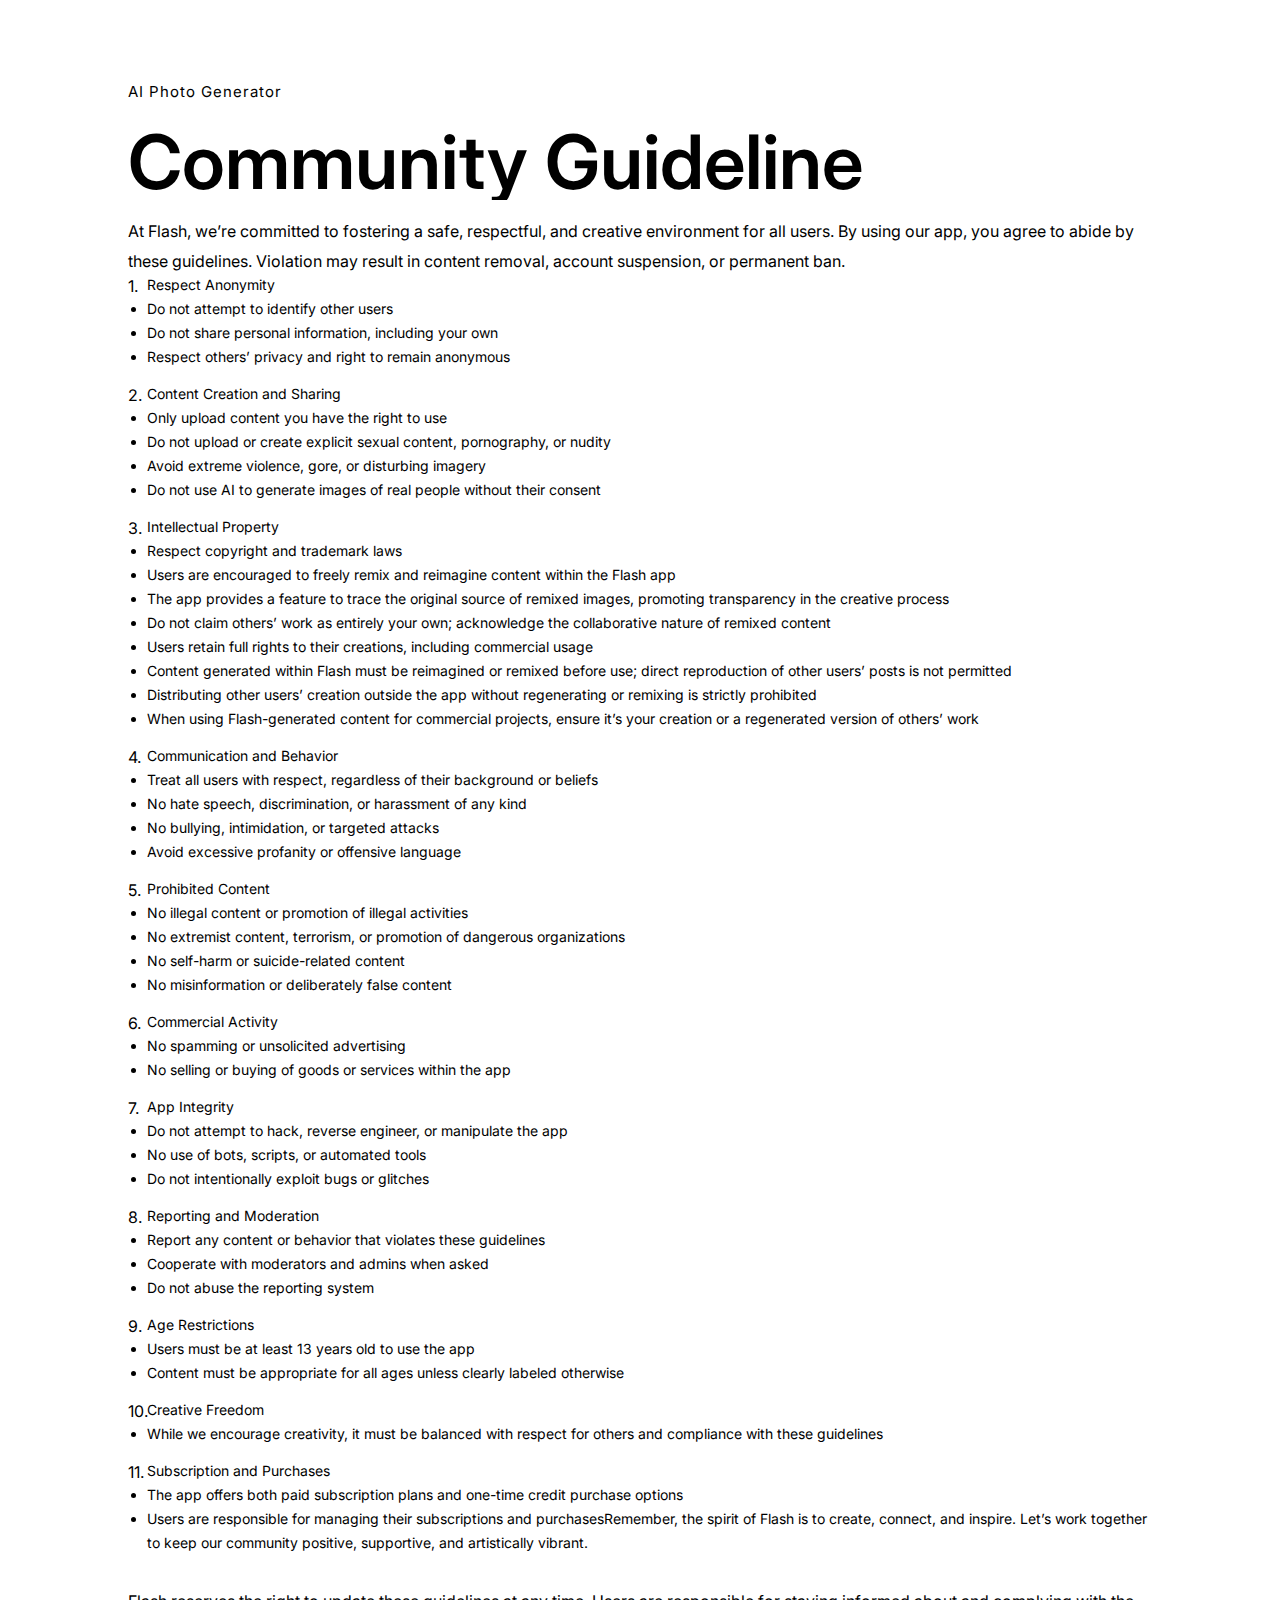
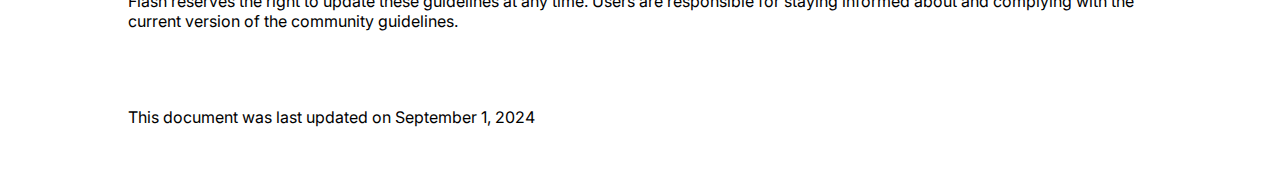
==== community/index.html @ d4872ec7 "design change" ====
<!DOCTYPE html>
<html lang="en">
    <head>
        <meta charset="UTF-8">
        <meta name="viewport" content="width=device-width, initial-scale=1.0">
        <link href="https://cdn.jsdelivr.net/npm/bootstrap@5.0.2/dist/css/bootstrap.min.css" rel="stylesheet" integrity="sha384-EVSTQN3/azprG1Anm3QDgpJLIm9Nao0Yz1ztcQTwFspd3yD65VohhpuuCOmLASjC" crossorigin="anonymous">
        <link rel="icon" href="./images/favicon.png" type="image/x-icon">
        <link rel="stylesheet" href="../css/stylesheet.css">
        <style>
             body {
                background-color: #ffffff;
            }
            div#subhead p.app-name, .privancy_content .container-main-lg{
                color: #000;
            }
            .main-heading {
                color: #000;
                background-image: linear-gradient(0deg, rgb(0 0 0) 0%, rgb(0 0 0) 50.6528%);
            }
            .container-main-lg {
                width: 80%;
                margin: 0 auto;
            }
            section.privancy_content {
                margin-bottom: 50px;
            }
            .privancy_content ul {
                margin-top: -23px;
                padding-left: 19px;
            }
            .privancy_content ul li:first-child {
                list-style: none;
            }
            section.main-section {
                margin: 5rem auto 1rem auto;
                max-width: 80%;
            }
            div#subhead {
                justify-content: flex-start;
            }
            @media (max-width: 768px) {
                section.main-section {
                    margin: 3rem auto 1rem auto;
                    min-width: 80%;
                    padding: 0px 0px;
                }
            }
        </style>
        <title>Guideline - Flash AI Photo Generator</title>
        <meta name="description" content="Snap to Masterpiece. Join the Revolution in Photography - Download Now">
    </head>
    <body>
        <!-- <header></header> -->

        <!-- <header>
            <div class="container-main d-flex  align-content-center justify-content-between align-items-center">
                <div class="logo">
                    <img src="./images/logo.avif" alt="logo">
                    <span>
                        Flash
                    </span>
                </div>
                <div class="sign_in d-none-mo">
                    <a href="#" class="download_button">
                        <span class="download_button_icon_1">
                            <svg xmlns="http://www.w3.org/2000/svg" width="20" height="20" fill="currentColor" class="bi bi-apple" viewBox="0 0 16 16">
                                <path d="M11.182.008C11.148-.03 9.923.023 8.857 1.18c-1.066 1.156-.902 2.482-.878 2.516s1.52.087 2.475-1.258.762-2.391.728-2.43m3.314 11.733c-.048-.096-2.325-1.234-2.113-3.422s1.675-2.789 1.698-2.854-.597-.79-1.254-1.157a3.7 3.7 0 0 0-1.563-.434c-.108-.003-.483-.095-1.254.116-.508.139-1.653.589-1.968.607-.316.018-1.256-.522-2.267-.665-.647-.125-1.333.131-1.824.328-.49.196-1.422.754-2.074 2.237-.652 1.482-.311 3.83-.067 4.56s.625 1.924 1.273 2.796c.576.984 1.34 1.667 1.659 1.899s1.219.386 1.843.067c.502-.308 1.408-.485 1.766-.472.357.013 1.061.154 1.782.539.571.197 1.111.115 1.652-.105.541-.221 1.324-1.059 2.238-2.758q.52-1.185.473-1.282"/>
                                <path d="M11.182.008C11.148-.03 9.923.023 8.857 1.18c-1.066 1.156-.902 2.482-.878 2.516s1.52.087 2.475-1.258.762-2.391.728-2.43m3.314 11.733c-.048-.096-2.325-1.234-2.113-3.422s1.675-2.789 1.698-2.854-.597-.79-1.254-1.157a3.7 3.7 0 0 0-1.563-.434c-.108-.003-.483-.095-1.254.116-.508.139-1.653.589-1.968.607-.316.018-1.256-.522-2.267-.665-.647-.125-1.333.131-1.824.328-.49.196-1.422.754-2.074 2.237-.652 1.482-.311 3.83-.067 4.56s.625 1.924 1.273 2.796c.576.984 1.34 1.667 1.659 1.899s1.219.386 1.843.067c.502-.308 1.408-.485 1.766-.472.357.013 1.061.154 1.782.539.571.197 1.111.115 1.652-.105.541-.221 1.324-1.059 2.238-2.758q.52-1.185.473-1.282"/>
                              </svg> 
                        </span>
                        Download 
                        <span class="download_button_icon_2">
                            <svg xmlns="http://www.w3.org/2000/svg" width="16" height="16" fill="currentColor" class="bi bi-arrow-right" viewBox="0 0 16 16">
                                <path fill-rule="evenodd" d="M1 8a.5.5 0 0 1 .5-.5h11.793l-3.147-3.146a.5.5 0 0 1 .708-.708l4 4a.5.5 0 0 1 0 .708l-4 4a.5.5 0 0 1-.708-.708L13.293 8.5H1.5A.5.5 0 0 1 1 8"/>
                              </svg>
                        </span> -->
                    <!-- </a>
                </div>
                <div class="nav_md_none ">
                    <button class="navbar-toggler" type="button" data-bs-toggle="collapse" data-bs-target="#navbarNav" aria-controls="navbarNav" aria-expanded="false" aria-label="Toggle navigation">
                    <span class="navbar-toggler-icon">
                        <svg xmlns="http://www.w3.org/2000/svg" width="24" height="24" viewBox="0 0 24 24" fill="none">
                            <path d="M4 7H20" stroke="white" style="stroke:white;stroke-opacity:1;" stroke-width="2" stroke-linecap="round" stroke-linejoin="round"/>
                            <path d="M4 17H20" stroke="white" style="stroke:white;stroke-opacity:1;" stroke-width="2" stroke-linecap="round" stroke-linejoin="round"/>
                            </svg>
                    </span>
                    <span class="name_close">
                        <svg xmlns="http://www.w3.org/2000/svg" width="16" height="16" fill="currentColor" class="bi bi-x-lg" viewBox="0 0 16 16">
                            <path d="M2.146 2.854a.5.5 0 1 1 .708-.708L8 7.293l5.146-5.147a.5.5 0 0 1 .708.708L8.707 8l5.147 5.146a.5.5 0 0 1-.708.708L8 8.707l-5.146 5.147a.5.5 0 0 1-.708-.708L7.293 8z"/>
                          </svg>
                    </span>
                    </button>
                </div>
            </div>
        </header> -->
        <!-- navbar -->
            <!-- <div class="mobile_menu">
                <div class="collapse navbar-collapse" id="navbarNav">
                    <ul class="navbar-nav">
                      <li class="nav-item">
                        <a class="nav-link active" aria-current="page" href="#">Home</a>
                      </li>
                      <li class="nav-item">
                        <a class="nav-link" href="./privancy.html">Privacy Policy</a>
                      </li>
                      <li class="nav-item">
                        <a class="nav-link" href="./term.html">Terms and Condition</a>
                      </li>
                      <li class="nav-item">
                        <a class="nav-link" href="./Guideline.html">Community Guideline</a>
                      </li>
                    </ul>
                  </div>
            </div> -->
        <!-- first section -->
        <section class="main-section">
            <div id="subhead" class="relative ">
                <p class="app-name relative m-0">AI Photo Generator</p>
              
            </div>
            <div>
                <h1 class="main-heading w-100">
                    Community Guideline</h1>
            </div>
        </section>

       <!-- details -->
        <section class="privancy_content">
            <div class="container-main-lg">
                <h2>
                    At Flash, we’re committed to fostering a safe, respectful, and creative environment for all users. By using our app, you agree to abide by these guidelines. Violation may result in content removal, account suspension, or permanent ban.
                </h2>
                <div class="answer">
                    1.  
                    <ul>
                        <li>
                            Respect Anonymity
                        </li>
                        <li>
                            Do not attempt to identify other users
                        </li>
                        <li>
                            Do not share personal information, including your own
                        </li>
                        <li>
                            Respect others’ privacy and right to remain anonymous
                        </li>
                    </ul>
                </div>
                <div class="answer">
                    2. 
                    <ul>
                        <li>
                            Content Creation and Sharing
                        </li>
                        <li>
                            Only upload content you have the right to use
                        </li>
                        <li>
                            Do not upload or create explicit sexual content, pornography, or nudity
                        </li>
                        <li>
                            Avoid extreme violence, gore, or disturbing imagery
                        </li>
                        <li>
                            Do not use AI to generate images of real people without their consent
                        </li>
                    </ul>
                </div>
                <div class="answer">
                    3. 
                    <ul>
                        <li>
                            Intellectual Property
                        </li>
                        <li>
                            Respect copyright and trademark laws
                        </li>
                        <li>
                            Users are encouraged to freely remix and reimagine content within the Flash app
                        </li>
                        <li>
                            The app provides a feature to trace the original source of remixed images, promoting transparency in the creative process
                        </li>
                        <li>
                            Do not claim others’ work as entirely your own; acknowledge the collaborative nature of remixed content
                        </li>
                        <li>
                            Users retain full rights to their creations, including commercial usage
                        </li>
                        <li>
                            Content generated within Flash must be reimagined or remixed before use; direct reproduction of other users’ posts is not permitted
                        </li>
                        <li>
                            Distributing other users’ creation outside the app without regenerating or remixing is strictly prohibited
                        </li>
                        <li>
                            When using Flash-generated content for commercial projects, ensure it’s your creation or a regenerated version of others’ work
                        </li>
                    </ul>
                </div>
                <div class="answer">
                    4.
                    <ul>
                        <li>
                            Communication and Behavior
                        </li>
                        <li>
                            Treat all users with respect, regardless of their background or beliefs
                        </li>
                        <li>
                            No hate speech, discrimination, or harassment of any kind
                        </li>
                        <li>
                            No bullying, intimidation, or targeted attacks
                        </li>
                        <li>
                            Avoid excessive profanity or offensive language
                        </li>
                    </ul>
                </div>
                <div class="answer">
                    5.
                    <ul>
                        <li>
                            Prohibited Content
                        </li>
                        <li>
                            No illegal content or promotion of illegal activities
                        </li>
                        <li>
                            No extremist content, terrorism, or promotion of dangerous organizations
                        </li>
                        <li>
                            No self-harm or suicide-related content
                        </li>
                        <li>
                            No misinformation or deliberately false content
                        </li>
                    </ul>
                </div>
                <div class="answer">
                    6.
                    <ul>
                        <li>
                            Commercial Activity
                        </li>
                        <li>
                            No spamming or unsolicited advertising
                        </li>
                        <li>
                            No selling or buying of goods or services within the app
                        </li>
                    </ul>
                </div>
                <div class="answer">
                    7.
                    <ul>
                        <li>
                            App Integrity
                        </li>
                        <li>
                            Do not attempt to hack, reverse engineer, or manipulate the app
                        </li>
                        <li>
                            No use of bots, scripts, or automated tools
                        </li>
                        <li>
                            Do not intentionally exploit bugs or glitches
                        </li>
                    </ul>
                </div>
                <div class="answer">
                    8.
                    <ul>
                        <li>
                            Reporting and Moderation
                        </li>
                        <li>
                            Report any content or behavior that violates these guidelines
                        </li>
                        <li>
                            Cooperate with moderators and admins when asked
                        </li>
                        <li>
                            Do not abuse the reporting system
                        </li>
                    </ul>
                </div>
                <div class="answer">
                    9.
                    <ul>
                        <li>
                            Age Restrictions
                        </li>
                        <li>
                            Users must be at least 13 years old to use the app
                        </li>
                        <li>
                            Content must be appropriate for all ages unless clearly labeled otherwise
                        </li>
                    </ul>
                </div>
                <div class="answer">
                    10.
                    <ul>
                        <li>
                            Creative Freedom
                        </li>
                        <li>
                            While we encourage creativity, it must be balanced with respect for others and compliance with these guidelines
                        </li>
                    </ul>
                </div>
                <div class="answer">
                    11.
                    <ul>
                        <li>
                            Subscription and Purchases
                        </li>
                        <li>
                            The app offers both paid subscription plans and one-time credit purchase options
                        </li>
                        <li>
                            Users are responsible for managing their subscriptions and purchasesRemember, the spirit of Flash is to create, connect, and inspire. Let’s work together to keep our community positive, supportive, and artistically vibrant.
                        </li>
                    </ul>
                </div>
                <br>
                <div class="answer">
                    Flash reserves the right to update these guidelines at any time. Users are responsible for staying informed about and complying with the current version of the community guidelines.
                </div>
                <div class="answer">
                    </br>
                        </br>
                    </br>
                    This document was last updated on September 1, 2024
                </div>
            </div>
        </section>

        <!-- footer -->
        <!-- <footer id="footer_add">
            <div id="footer-container" class="container-main d-flex footer-container align-content-center">
                <div class="h-full">
                    <div class="flex h-full items-center">
                        <div class="copyright">
                            <p>© Flash 2024</p>
                        </div>
                    </div>
                </div>
                <div id="footer-nav" class="d-flex ">
                    <a class="navlink" href="./privancy.html">
                        <p>Privacy Policy</p>
                    </a>
                    <a class="navlink" href="./term.html">
                        <p> Terms and Condition</p>
                    </a>
                    <a class="navlink" href="./Guideline.html">
                        <p>Community Guideline
                        </p>
                    </a>
                </div>
            </div>
        </footer> -->


        <script src="https://cdn.jsdelivr.net/npm/bootstrap@5.0.2/dist/js/bootstrap.bundle.min.js" integrity="sha384-MrcW6ZMFYlzcLA8Nl+NtUVF0sA7MsXsP1UyJoMp4YLEuNSfAP+JcXn/tWtIaxVXM" crossorigin="anonymous"></script>
    </body>
</html>
---- css/stylesheet.css ----
@import url('https://fonts.googleapis.com/css2?family=Inter:ital,opsz,wght@0,14..32,100..900;1,14..32,100..900&display=swap');
*{
	margin:0px;
	box-sizing:border-box;
}
body{
    font-family: "Inter", sans-serif;
  font-optical-sizing: auto;
  font-weight: 400;
  font-style: normal;
  margin: 0;
  position: relative;
  background-color: #000;
}
a{
  text-decoration: none;
}
.mobile_bar {
  position: absolute;
  bottom: 0;
  left: 50%;
  transform: translateX(-50%);
}
::-webkit-scrollbar {
  width: 10px;
  height: 5px
}

::-webkit-scrollbar-track {
  background: #f1f1f1;
  border-radius: 5px
}

.dark ::-webkit-scrollbar-track {
  background: #1f1f1f
}

::-webkit-scrollbar-thumb {
  background: #888;
  border-radius: 5px
}

::-webkit-scrollbar-thumb:hover {
  background: #555
}

.dark ::-webkit-scrollbar-thumb {
  background: #555;
  border-radius: 5px
}

.dark ::-webkit-scrollbar-thumb:hover {
  background: #888
}

.container-main{
  width: 87%;
  margin: 0 auto;
}
header {
  background-color: rgba(0, 0, 0, 0.5); /* Black with 50% transparency */
  position: fixed;
  width: 100%;
  top: 0;
  z-index: 1000; 
  padding: 1.8rem 0;
}
header .logo img {width: calc(100% - 91%);}
header .logo span {
  color: #fff;
  font-size: 24px;
  font-weight: 700;
  /* background-image: linear-gradient(90deg, rgba(255, 107, 189, 1) 0%, rgba(255, 231, 115, 1) 35%, rgba(109, 255, 243, 1) 70%, rgba(41, 180, 255, 1) 100%);
  background-clip: text;
  -webkit-background-clip: text;
  -webkit-text-fill-color: transparent; */
}

header .logo {
  display: flex;
  flex-direction: row;
  flex-wrap: wrap;
  justify-content: flex-start;
  align-items: center;
  gap: 10px;
}

header .sign_in p {
  margin: 0;
  color: #aaaaac;
  font-size: 16px;
  line-height: 24px;
  letter-spacing: 1px;
  transition: all 0.5s;
  font-weight: 600;
}

header .sign_in p:hover {
  color: #fff;
}

header .sign_in a {
  text-decoration: none;
}
.nav_md_none{
  display: none;
}
a.download_button {
  background-color: rgb(255, 255, 255);
  opacity: 1;
  border-radius: 12px;
  align-content: center;
  cursor: pointer;
  display: flex;
  flex-direction: row;
  flex-wrap: nowrap;
  gap: 10px;
  height: min-content;
  justify-content: center;
  overflow: visible;
  padding: 16px 28px;
  position: relative;
  text-decoration: none;
  color: #000;
  font-weight: 700;
  align-items: center;
  font-size: 18px;
  line-height: 1px;
}

a.download_button span {
  line-height: 0;
}
@media(max-width:767px){
  .d-none-mo{
    display: none;
  }
  header .logo span {
      font-size: 22px;
  }
  header {
      padding: 1.5rem 0;
  }
}

/* new_animation */
@property --r2 {
  syntax: "<angle>";
  inherits: false;
  initial-value: 0deg
}

@keyframes pillRotating {
  0% {
      --r2: 0deg
  }

  50% {
      --r2: 180deg
  }

  to {
      --r2: 360deg
  }
}

.pillOuter {
  padding: 2px;
  border-radius: 6px;
  background: conic-gradient(from calc(var(--r2) - 80deg),#2d8fea 5%,#51baab 22%,#69d781 48%,#d4b821 74%,#ff4f28 93%);
  transition: all .2s ease;
  transform: translateZ(0);
  transform: translateY(-2px)
}

@media(min-width: 768px) {
  .pillOuter {
      border-radius:7.2px
  }
}

.pillOuter.pillAnimate {
  animation: pillRotating -.64s linear 1.5s infinite
}

.pillInner {
  display: flex;
  flex-wrap: nowrap;
  align-items: center;
  background: #121314;
  border-radius: 5px;
  background: #121314,linear-gradient(180deg,rgba(0,0,0,.5),rgba(0,0,0,.5)),linear-gradient(180deg,hsla(0,0%,100%,.01),hsla(0,0%,100%,.07));
  background: #121314,linear-gradient(180deg,color(display-p3 0 0 0/.5),color(display-p3 0 0 0/0)),linear-gradient(180deg,color(display-p3 1 1 1/.01),color(display-p3 1 1 1/.07))
}

@media(min-width: 768px) {
  .pillInner {
      border-radius:6px
  }
}

p.pillInner {
  color: hsla(0,0%,100%,.4);
  color: color(display-p3 1 1 1/.4);
  text-shadow: 0 .833px 2.5px rgba(0,0,0,.7);
  text-shadow: 0 .833px 2.5px color(display-p3 0 0 0/.7);
  padding: 0 7px;
  height: 20px;
  font-size: 14px;
  font-weight: 800;
  line-height: 20px;
  letter-spacing: 1.12px
}

@media(min-width: 768px) {
  p.pillInner {
      text-shadow:0 1px 3px rgba(0,0,0,.7);
      text-shadow: 0 1px 3px color(display-p3 0 0 0/.7);
      height: 22px;
      font-size: 14.8px;
      font-weight: 800;
      line-height: 24px;
      letter-spacing: 1.344px
  }
}

section.main-section {
  margin: 8rem auto 3rem auto;
  min-width: 60%;
  max-width: 70%;
}
div#subhead {
  display: flex;
  flex-direction: row;
  flex-wrap: wrap;
  justify-content: center;
  gap: 10px;
  margin-bottom: 20px;
}

div#subhead p.app-name {
  font-size: 15px;
  line-height: 24px;
  letter-spacing: 1px;
  color: #fff;
}
.main-heading {
  font-size: 75px;
  font-weight: 600;
  line-height: 76px;
  color: #fff;
  background-image: linear-gradient(0deg, rgba(255, 255, 255, 0.2) 0%, rgb(255, 255, 255) 50.6528%);
  display: block;
  background-clip: text;
  -webkit-background-clip: text;
  -webkit-text-fill-color: transparent;
}

.description {
  color: #fff6;
  font-weight: 400;
  font-size: 22px;
  line-height: 32px;
  margin-top: 20px;
}

.animate__animated.animate__fadeInLeft {
   --animate-delay: 0.5s;

}
.animate__animated.animate__fadeInRight {
   --animate-delay: 11s;

}
.animate__animated.animate__fadeInUp {
   --animate-delay: 1.8s;

}
/* Animation */
.custom_flex {
  display: flex;
  justify-content: center;
  align-items: center;
}

.blure_ot {
  filter: blur(226px);
  opacity: 0.6;
  background: #121314 !important;
  background: color(display-p3 .0716 .0757 .0799) !important;
}
.slick-slide {
  padding: 0; /* Remove any padding */
  margin: 0;  /* Remove any margin */
}
.slick-slide img {
  display: block;
  width: 100%; /* Ensure full width */
  height: auto; /* Keep aspect ratio */
  border-radius: 0; /* Remove border-radius if unwanted */
}
.custom_ab.absolute.overflow-hidden {
  position: absolute;
  top: 9px !important;
}
section.main-animation {
  margin-bottom: 7rem;
}

.footer-Link div#footer-nav {
  display: flex;
  flex-direction: column;
  gap: 3px;
}

.footer-Link .container-main {
  padding: 25px 0;
  border-top: 1px solid;
}
/* footer */
.copyright {
  color: hsla(0,0%,100%,.24);
  color:#ffffff3d;
  font-size: 13px;
  font-style: normal;
  font-weight: 400;
  line-height: 24px;
  letter-spacing: 0.1px;
}
.mobile_frame_mobile_bar {
  top: 3%;
  position: absolute;
  left: 50%;
  transform: translateX(-50%);
  z-index: 99;
}
.mobile_frame_navbar img {
  width: 100%;
  border-radius: 45px 45px 0 0;
}
.mobile_frame_navbar {
  position: absolute;
  top: 1%;
  inset: 1% 12px 12px 12px;
}
p{
  margin-bottom: 0;
}
#footer-nav {
  color: #ffffff3d;
  color:#ffffff3d;
  font-family: var(--font-family-dm-sans);
  font-size: 14px;
  font-style: normal;
  font-weight: 600;
  line-height: 24px;
  letter-spacing: 0.6px;
  gap: 1.25rem;
}

#footer-nav a.navlink {
  color: #ffffff3d;
  font-weight: 400;
  letter-spacing: 0.1px;
  font-size: 13px;
}

#footer-nav :hover, #subhead p.app-name {
  color: #fff;
  font-weight: 400;
  transition: all 0.5s;

}
#footer-container {
  flex-direction: row;
  flex-wrap: wrap;
  justify-content: space-between;
  padding: 10px 12px;
  height: 72px;
}
footer {
  position: fixed;
  width: 100%;
  bottom: 0;
}
.navbar-toggler:focus {
  box-shadow: none !important;
}
.mobile_frame_listbar {
  position: absolute;
  bottom: 13px;
  width: 91%;
  left: 14px;
}

.mobile_frame_listbar img {
  width: 100%;
  border-radius: 0 0 14px 14px;
}
div#navbarNav {
  position: fixed;
  top: -12PX;
  left: 0;
  width: 100%;
  height: 100%;
  z-index: 998;
  background: rgb(255, 255, 255);
  transform: translateY(-100%);
  transition: all .4s;
  transform-origin: center;
}
div#navbarNav ul{
  margin-top: 14%;
  text-align: center;
}
div#navbarNav ul li {
  font-size: 10px;
  transform: translateY(200%);
  transition: all .4s;
}

div#navbarNav a.nav-link {
  font-size: 20px;
  line-height: 30px;
  color: #000;
}
.navbar-collapse.collapse.show {
  transform: translateY(100px) !important;
}

.navbar-collapse.collapse.show  li {
  font-size: 30px;
  transform: translateY(0) !important;
}

/* privancy */

.privancy_content .container-main-lg{
    color: #fff;
}

.privancy_content h2 {
    font-size: 16px;
    line-height: 30px;
    font-weight: 400;
}
.privancy_content ul {
  font-size: 14px;
  line-height: 24px;
}

.privancy_content .answer {
    margin-bottom: 16px;
}

.privancy_content  h4 {
    font-size: 24px;
    line-height: 1.7;
    margin-bottom: 0;
}
section.privancy_content {
  margin-bottom: 100px;
}
footer#footer_add {
  background: #000000cf;
}

.footer-Link {
  display: none;
}
.main_slider_animation > .position-relative {
  z-index: 999999;
}
.sign_in.latest_flot {
  display: none;
  position: fixed;
  z-index: 99999999999999;
  bottom: 3%;
  right: 3%;
}
.slider_im img {
  height: 622px;
  object-fit: contain;
}

/* @media */
@media(max-width:768px){
  .sign_in.latest_flot{
    display: inline;
  }
  footer{
    display: none;
  }
  section.main-animation {
      margin-bottom: 3rem;
  }
  section.main-section {
      margin: 8rem auto 3rem auto;
      min-width: 100%;
      max-width: 100%;
      padding: 0px 20px;
  }
  .main-heading {
      font-size: 58px;
      font-weight: 600;
      line-height: 60px;
      color: #fff;
  }
  .privancy_content h4 {
      font-size: 22px;
      line-height: 1.3;
      margin-bottom: 0;
  }
  .privancy_content h2 {
      font-size:16px;
      line-height: 26px;
      font-weight: 400;
  }
  .container-main-lg {
    width: 85%;
  }
  section.privancy_content {
      margin-bottom: 50px;
  }
  .footer-Link {
    display: block;
  }
}
@media(max-width:580px){
  .main-heading {
      font-size: 48px;
      font-weight: 600;
      line-height: 55px;
      color: #fff;
  }
}
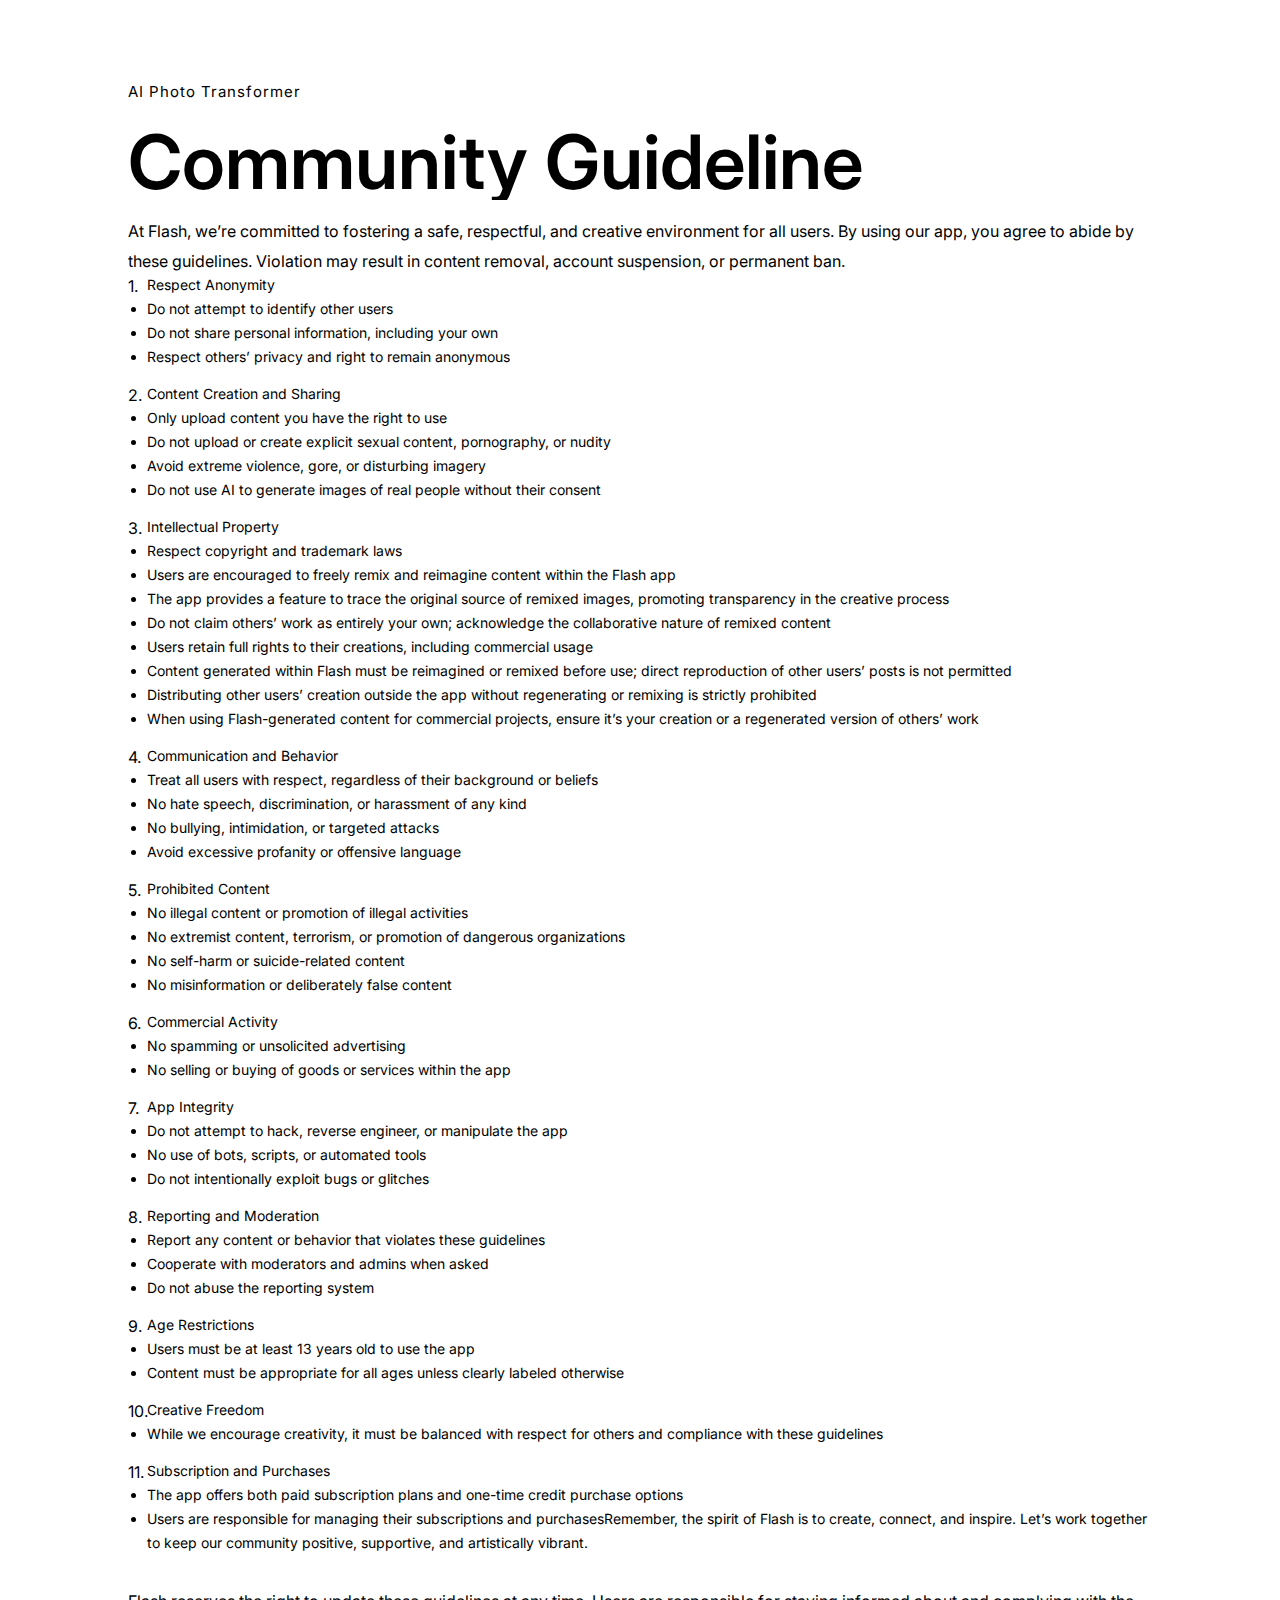
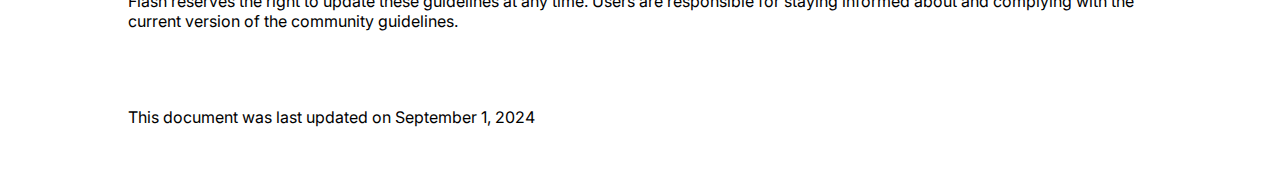
==== commit c38d0777: "meta and title updated" ====
--- a/community/index.html
+++ b/community/index.html
@@ -115,7 +115,7 @@
         <!-- first section -->
         <section class="main-section">
             <div id="subhead" class="relative ">
-                <p class="app-name relative m-0">AI Photo Generator</p>
+                <p class="app-name relative m-0">AI Photo Transformer</p>
               
             </div>
             <div>
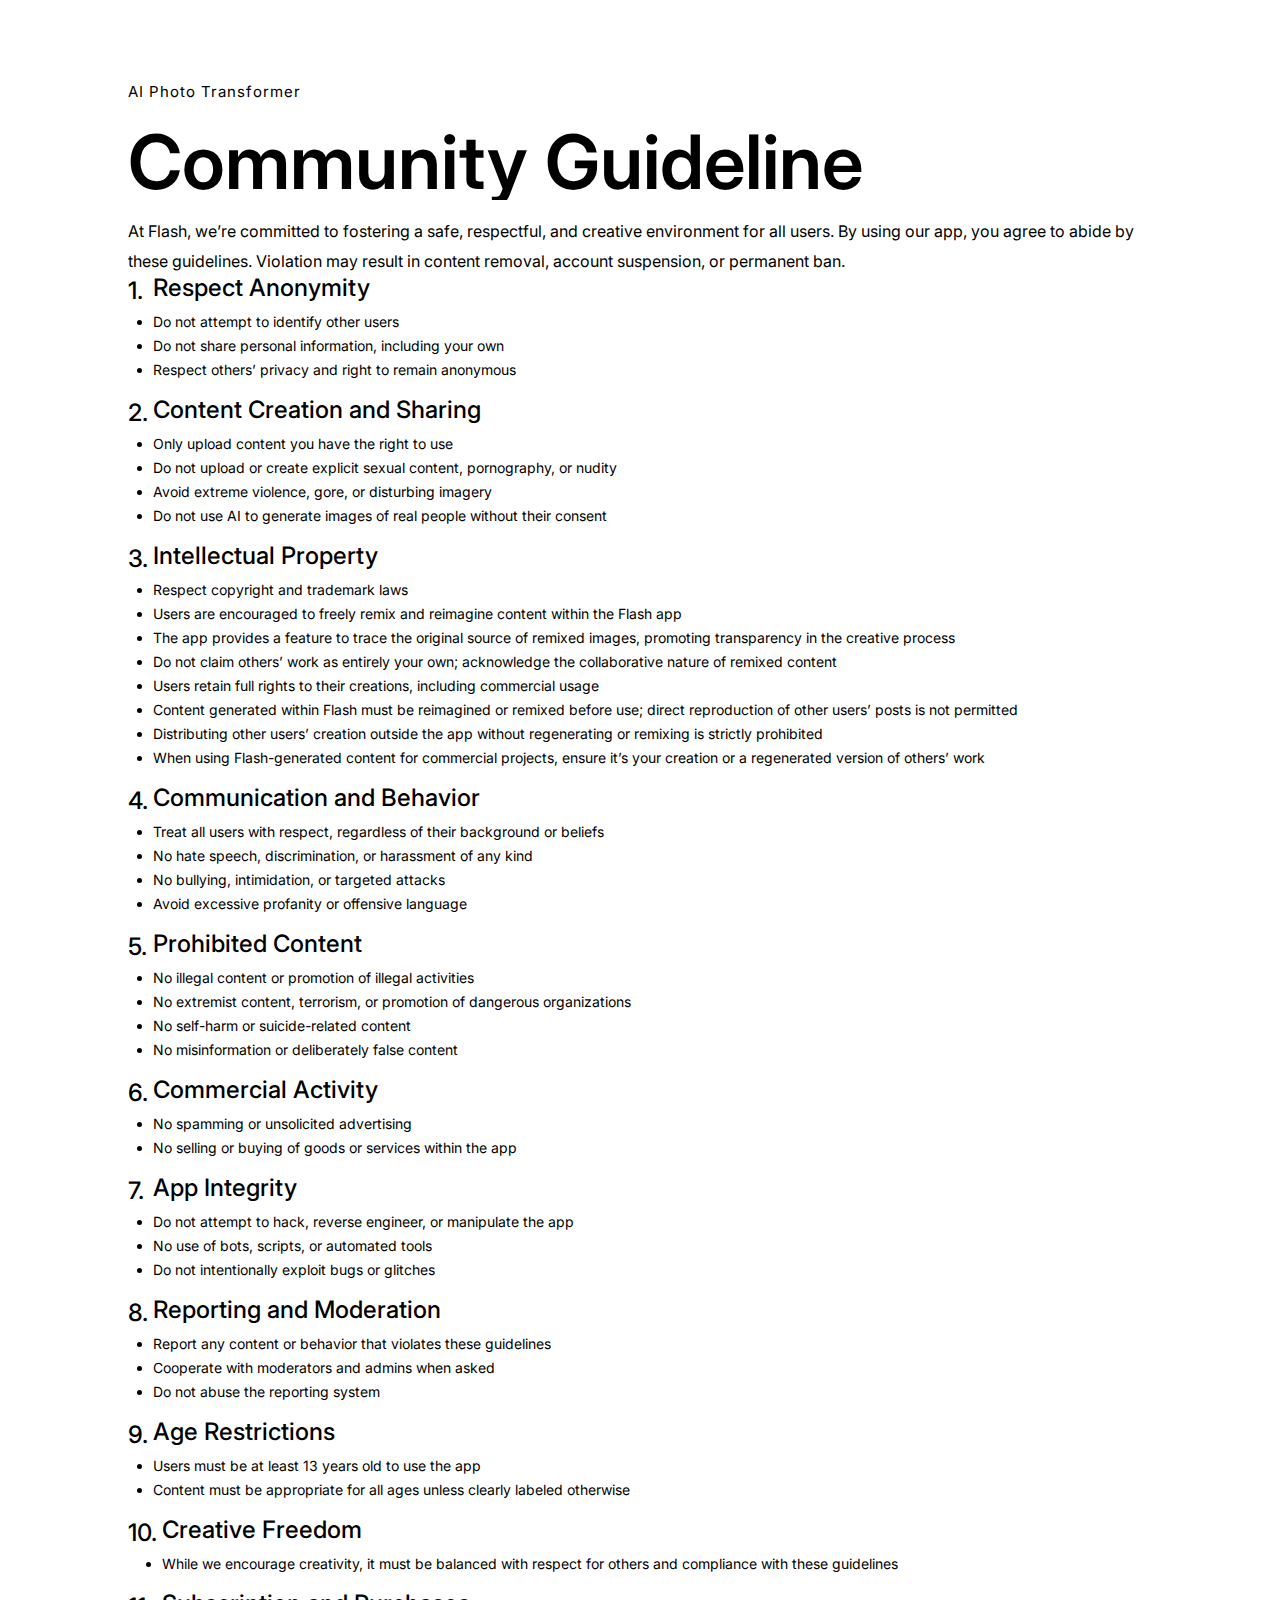
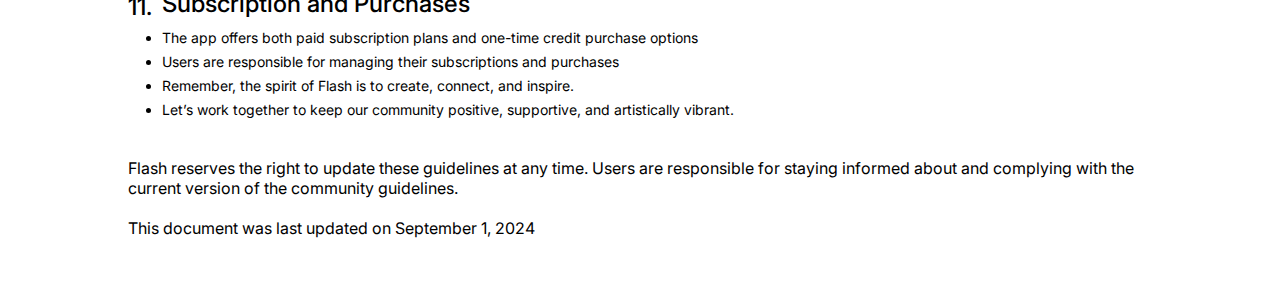
==== commit 425b3860: "update the design" ====
--- a/community/index.html
+++ b/community/index.html
@@ -2,14 +2,16 @@
 <html lang="en">
     <head>
         <meta charset="UTF-8">
+        <meta name="robots" content="noindex, nofollow">
         <meta name="viewport" content="width=device-width, initial-scale=1.0">
         <link href="https://cdn.jsdelivr.net/npm/bootstrap@5.0.2/dist/css/bootstrap.min.css" rel="stylesheet" integrity="sha384-EVSTQN3/azprG1Anm3QDgpJLIm9Nao0Yz1ztcQTwFspd3yD65VohhpuuCOmLASjC" crossorigin="anonymous">
-        <link rel="icon" href="./images/favicon.png" type="image/x-icon">
+        <link rel="icon" href="../images/flash_favicon.png" type="image/x-icon">
         <link rel="stylesheet" href="../css/stylesheet.css">
         <style>
              body {
                 background-color: #ffffff;
             }
+           
             div#subhead p.app-name, .privancy_content .container-main-lg{
                 color: #000;
             }
@@ -25,11 +27,18 @@
                 margin-bottom: 50px;
             }
             .privancy_content ul {
-                margin-top: -23px;
-                padding-left: 19px;
+                margin-top: -29px;
+                padding-left: 25px;
+                font-weight: 400;
+            }
+            .pading-left{
+                padding-left: 34px !important;
             }
             .privancy_content ul li:first-child {
                 list-style: none;
+                font-size: 24px;
+                margin-bottom: 10px;
+                font-weight: 500;
             }
             section.main-section {
                 margin: 5rem auto 1rem auto;
@@ -43,6 +52,15 @@
                     margin: 3rem auto 1rem auto;
                     min-width: 80%;
                     padding: 0px 0px;
+                }
+                .privancy_content ul {
+                    margin-top: -26px;
+                }
+                .privancy_content ul li:first-child, .privancy_content .answer {
+                    font-size: 20px;
+                }
+                .pading-left {
+                    padding-left: 30px !important;
                 }
             }
         </style>
@@ -303,7 +321,7 @@
                 </div>
                 <div class="answer">
                     10.
-                    <ul>
+                    <ul class="pading-left">
                         <li>
                             Creative Freedom
                         </li>
@@ -314,7 +332,7 @@
                 </div>
                 <div class="answer">
                     11.
-                    <ul>
+                    <ul class="pading-left">
                         <li>
                             Subscription and Purchases
                         </li>
@@ -322,17 +340,21 @@
                             The app offers both paid subscription plans and one-time credit purchase options
                         </li>
                         <li>
-                            Users are responsible for managing their subscriptions and purchasesRemember, the spirit of Flash is to create, connect, and inspire. Let’s work together to keep our community positive, supportive, and artistically vibrant.
+                            Users are responsible for managing their subscriptions and purchases
+                        </li>
+                        <li>
+                            Remember, the spirit of Flash is to create, connect, and inspire. 
+                        </li>
+                        <li>
+                            Let’s work together to keep our community positive, supportive, and artistically vibrant.
                         </li>
                     </ul>
                 </div>
                 <br>
-                <div class="answer">
+                <div class="">
                     Flash reserves the right to update these guidelines at any time. Users are responsible for staying informed about and complying with the current version of the community guidelines.
                 </div>
-                <div class="answer">
-                    </br>
-                        </br>
+                <div class="">
                     </br>
                     This document was last updated on September 1, 2024
                 </div>
--- a/css/stylesheet.css
+++ b/css/stylesheet.css
@@ -11,6 +11,9 @@
   margin: 0;
   position: relative;
   background-color: #000;
+}
+.di-none-ne{
+  display: none;
 }
 a{
   text-decoration: none;
@@ -450,7 +453,9 @@
 }
 
 .privancy_content .answer {
-    margin-bottom: 16px;
+  margin-bottom: 16px;
+  font-weight: 500;
+  font-size: 24px;
 }
 
 .privancy_content  h4 {
@@ -483,6 +488,8 @@
   object-fit: contain;
 }
 
+
+
 /* @media */
 @media(max-width:768px){
   .sign_in.latest_flot{
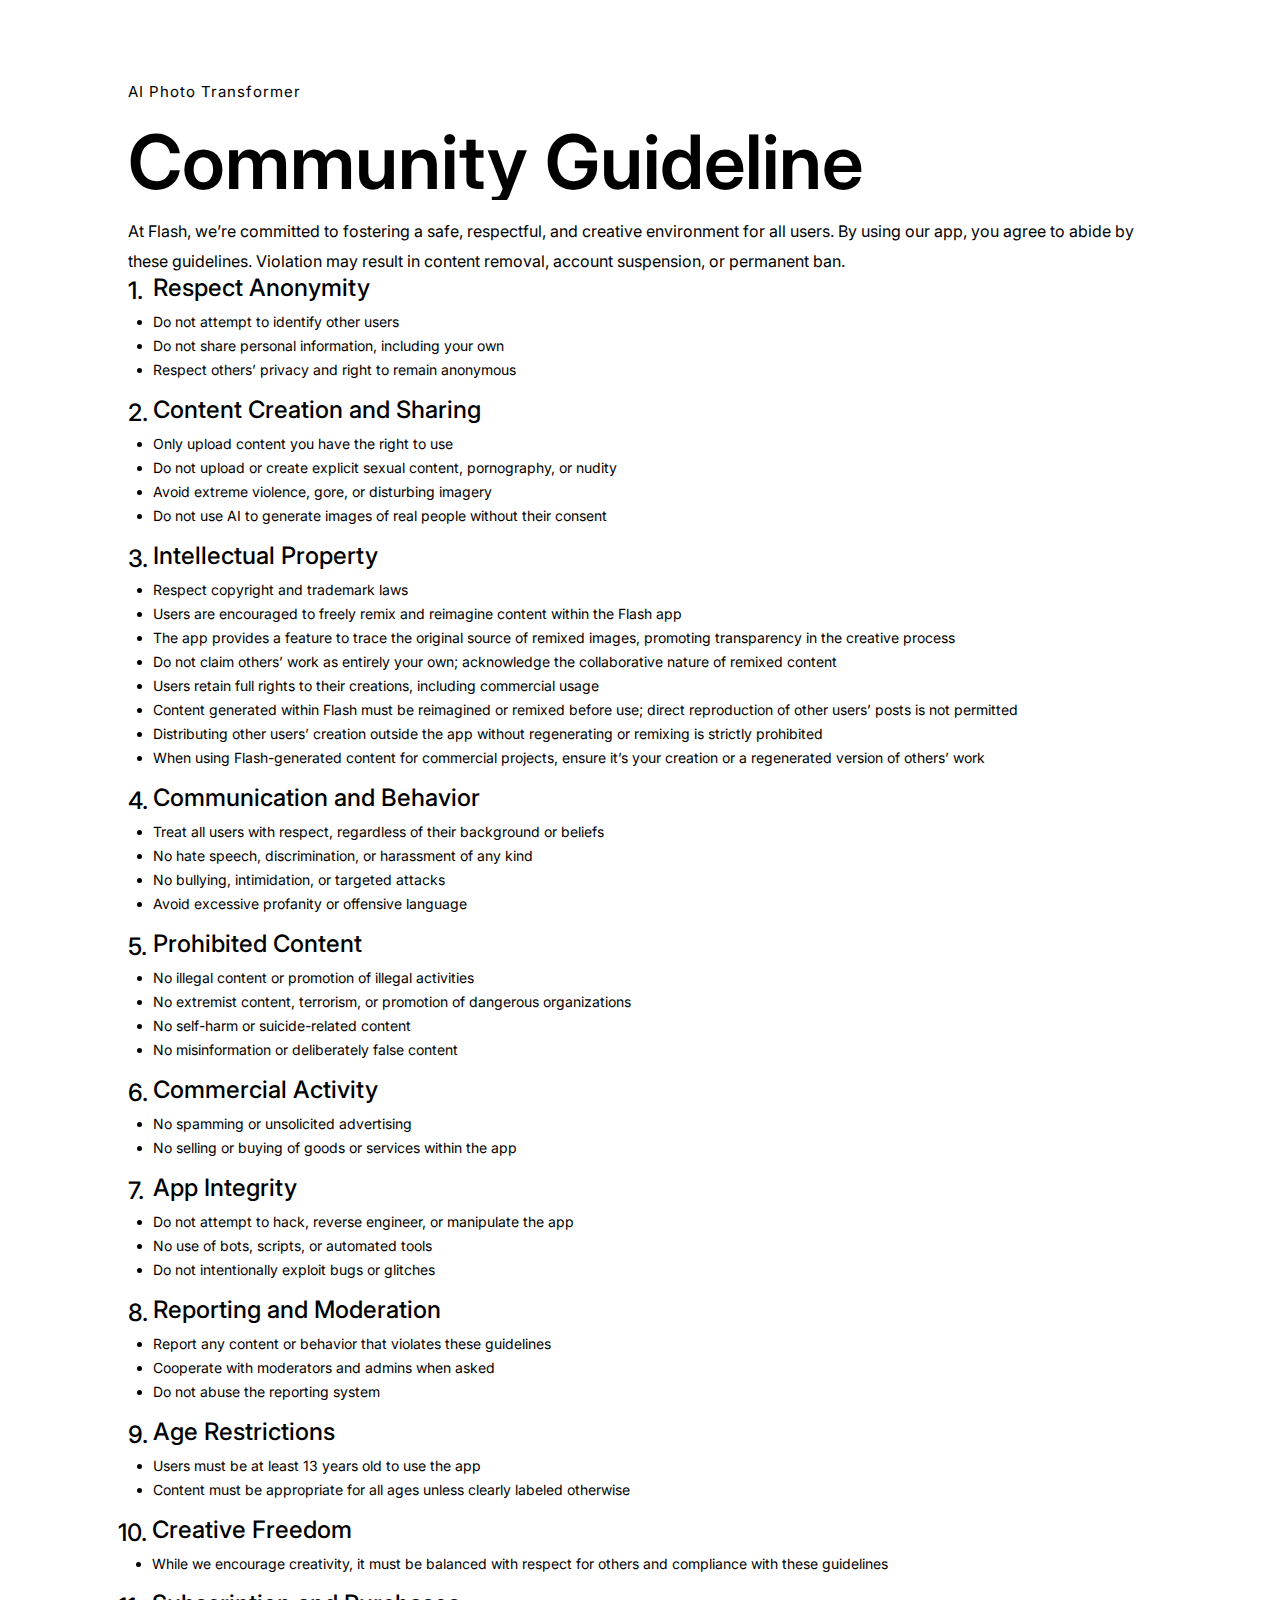
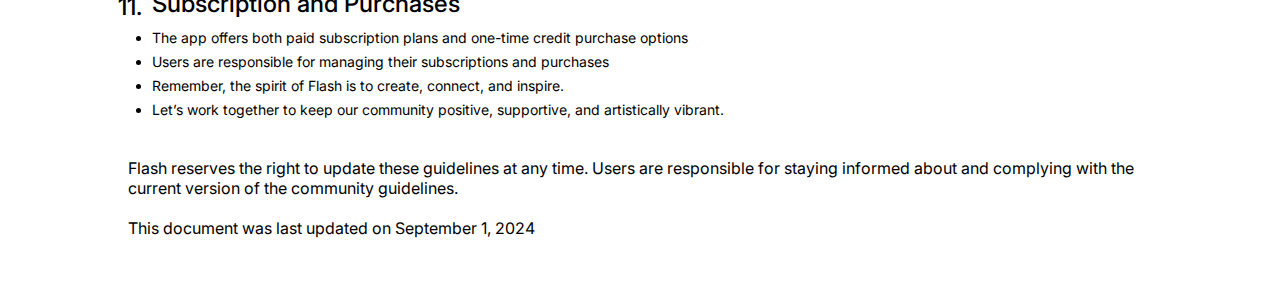
==== commit 0f02c541: "community page updated" ====
--- a/community/index.html
+++ b/community/index.html
@@ -47,11 +47,17 @@
             div#subhead {
                 justify-content: flex-start;
             }
+            .mark-add{
+                margin-left: -10px;
+            }
             @media (max-width: 768px) {
                 section.main-section {
                     margin: 3rem auto 1rem auto;
                     min-width: 80%;
                     padding: 0px 0px;
+                }
+                .mark-add{
+                    margin-left: -8px;
                 }
                 .privancy_content ul {
                     margin-top: -26px;
@@ -319,7 +325,7 @@
                         </li>
                     </ul>
                 </div>
-                <div class="answer">
+                <div class="answer mark-add">
                     10.
                     <ul class="pading-left">
                         <li>
@@ -330,7 +336,7 @@
                         </li>
                     </ul>
                 </div>
-                <div class="answer">
+                <div class="answer mark-add">
                     11.
                     <ul class="pading-left">
                         <li>
